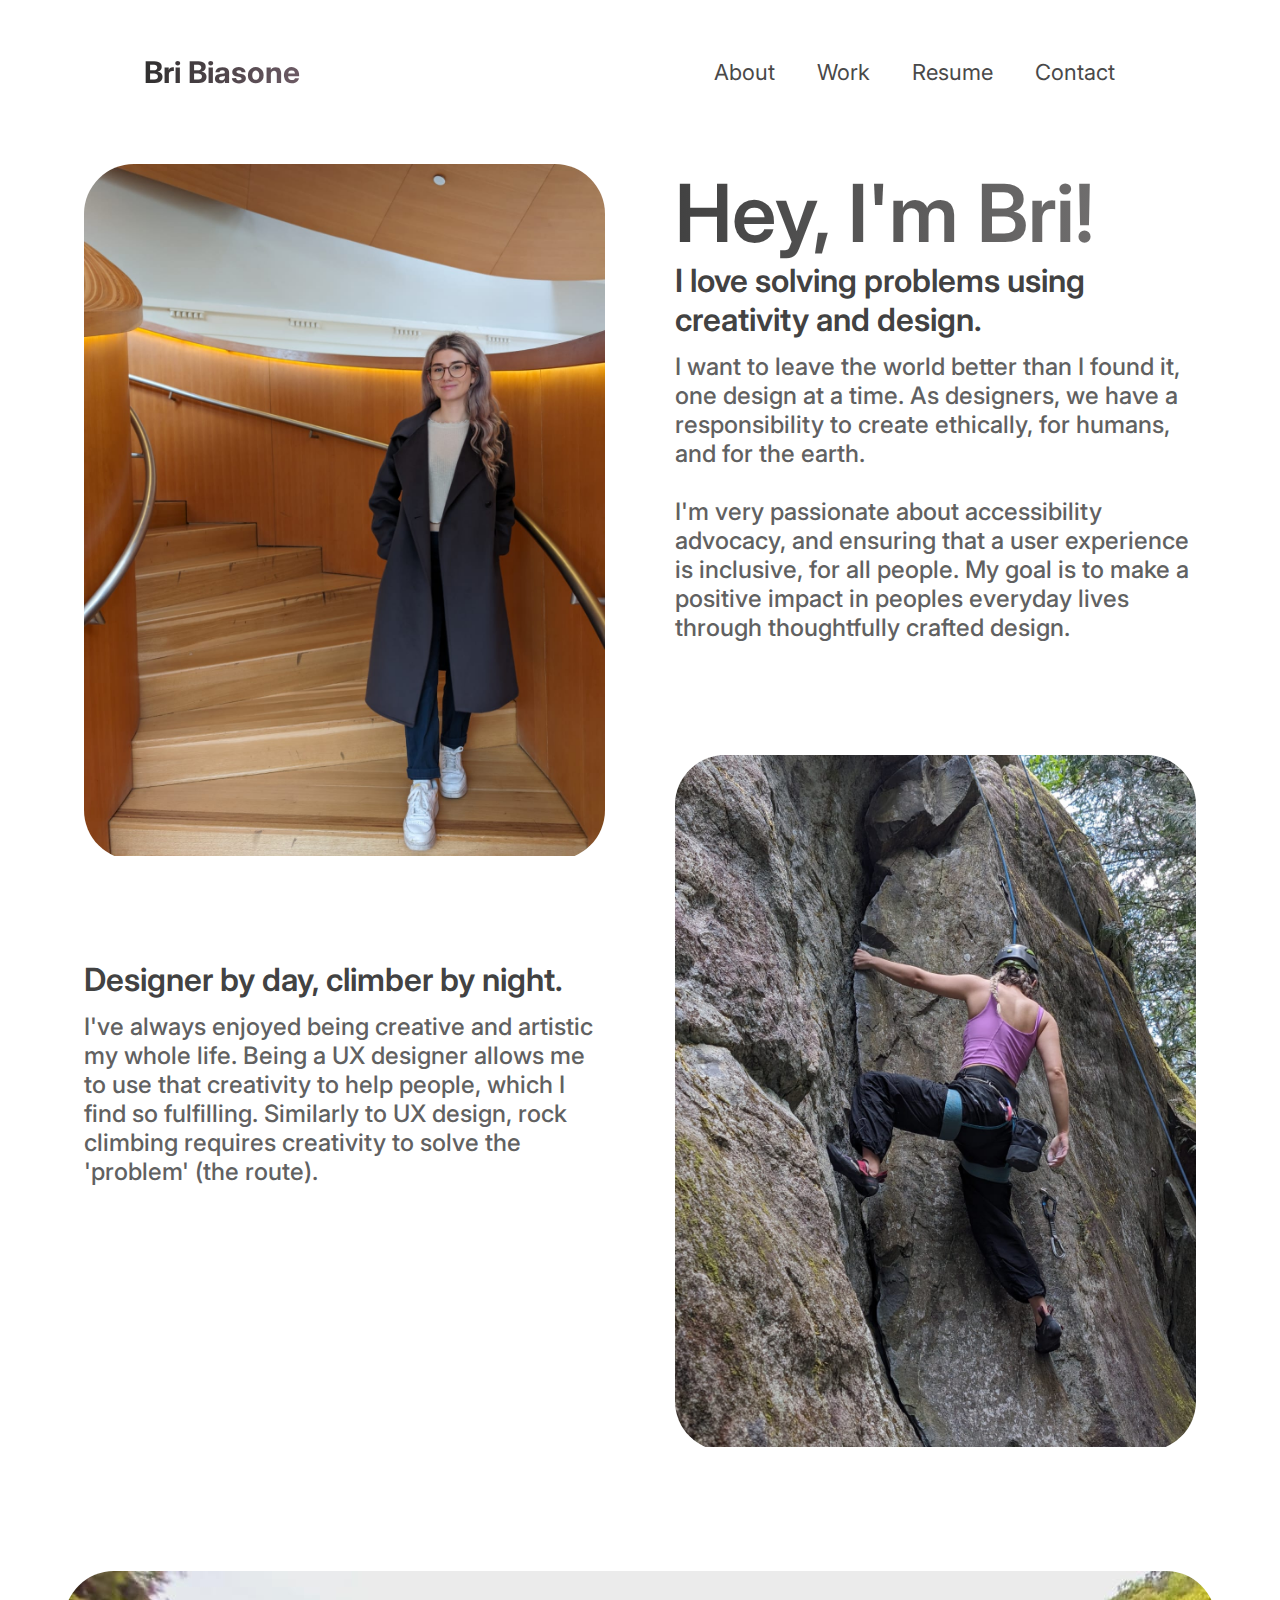
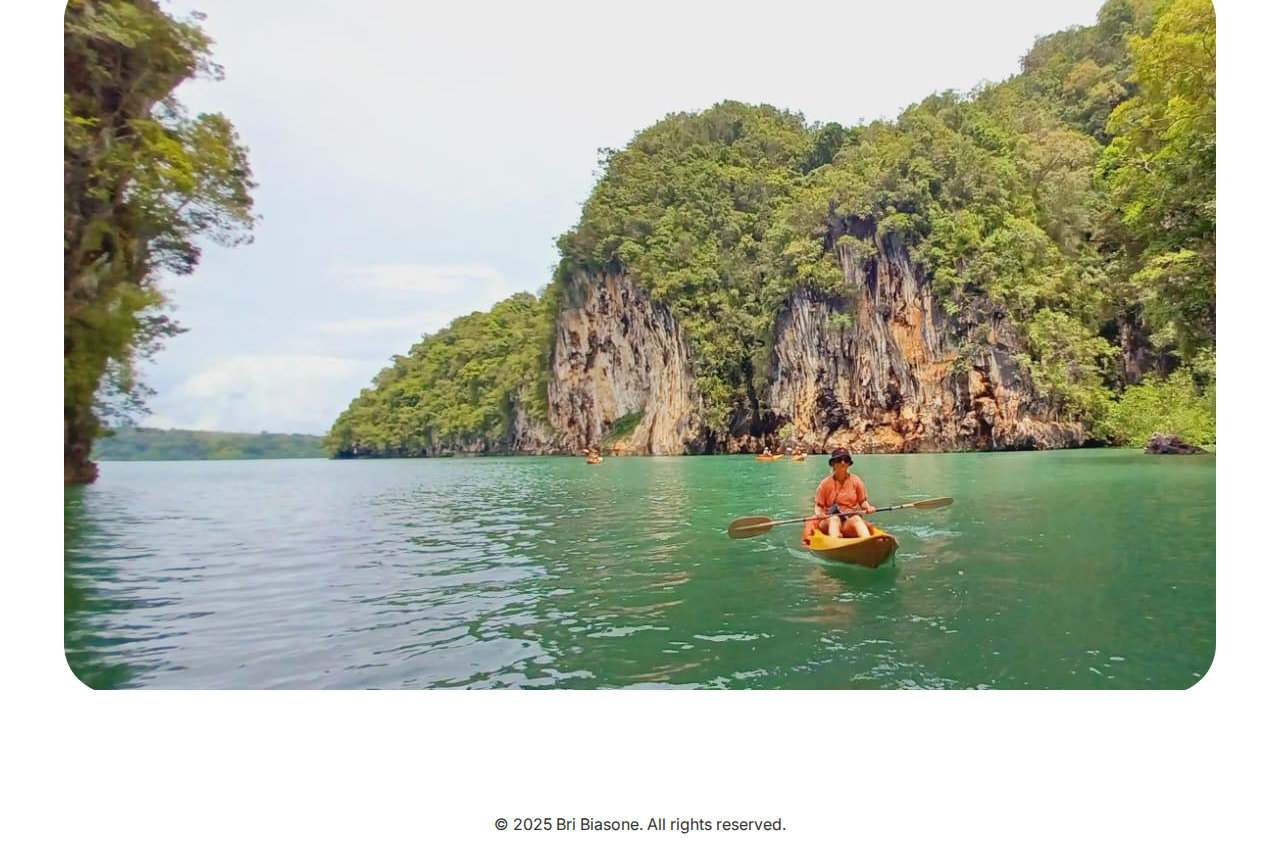
==== about.html @ 5c107339 "Add about page" ====
<!DOCTYPE html>
<html>
<head>
    <title>Bri Biasone - UX Designer</title>
    <link rel="stylesheet" type="text/css" href="css/style.css">
    <link rel="preconnect" href="https://fonts.googleapis.com">
    <link rel="preconnect" href="https://fonts.gstatic.com" crossorigin>
    <link href="https://fonts.googleapis.com/css2?family=Inter:ital,opsz,wght@0,14..32,100..900;1,14..32,100..900&display=swap" rel="stylesheet">
</head>
<body>
    <div class="navbar">
        <a class="logo" href="index.html">Bri Biasone</a>
        <ul>
            <li><a href="about.html">About</a></li>
            <li><a href="work.html">Work</a></li>
            <li><a href="resume.html">Resume</a></li>
            <li><a href="contact.html">Contact</a></li>
        </ul>
    </div>
    <div class="content">
        <div class="about">
            <div class="left-side">
                <div class="about-img">
                    <img src="img/bri.jpeg">
                </div>
                <div class="about-content">
                    <h3>Designer by day, climber by night.</h3>
                    <p>I've always enjoyed being creative and artistic my whole life. Being a UX designer allows me to use that creativity to help people, which I find so fulfilling. Similarly to UX design, rock climbing requires creativity to solve the 'problem' (the route).
                    </p>
                </div>
            </div>
            <div class="right-side">
                <div class="about-content">
                    <h2>Hey, I'm Bri!</h2>
                    <h3>I love solving problems using creativity and design.</h3>
                    <p>I want to leave the world better than I found it, one design at a time. As designers, we have a responsibility to create ethically, for humans, and for the earth.
                    <br>
                    <br>
                    I'm very passionate about accessibility advocacy, and ensuring that a user experience is inclusive, for all people. My goal is to make a positive impact in peoples everyday lives through thoughtfully crafted design.
                    </p>
                </div>
                <div class="about-img">
                    <img src="img/climbing.jpeg">
                </div>
            </div>
        </div>
        <div class="about-img-full">
            <img src="img/kayak.jpeg">
        </div>
    </div>
</body>
<footer>
    <div class="footer">
        <p>&copy; 2025 Bri Biasone. All rights reserved.</p>
    </div>
</footer>
</html>
---- css/style.css ----
/* Importing all the component CSS files */
@import 'base/reset.css';
@import 'base/globals.css';
@import 'components/navbar.css';
@import 'components/footer.css';
@import 'components/hero.css';
@import 'pages/contact.css';
@import 'pages/home.css';
@import 'pages/about.css';
@import 'components/buttons.css';
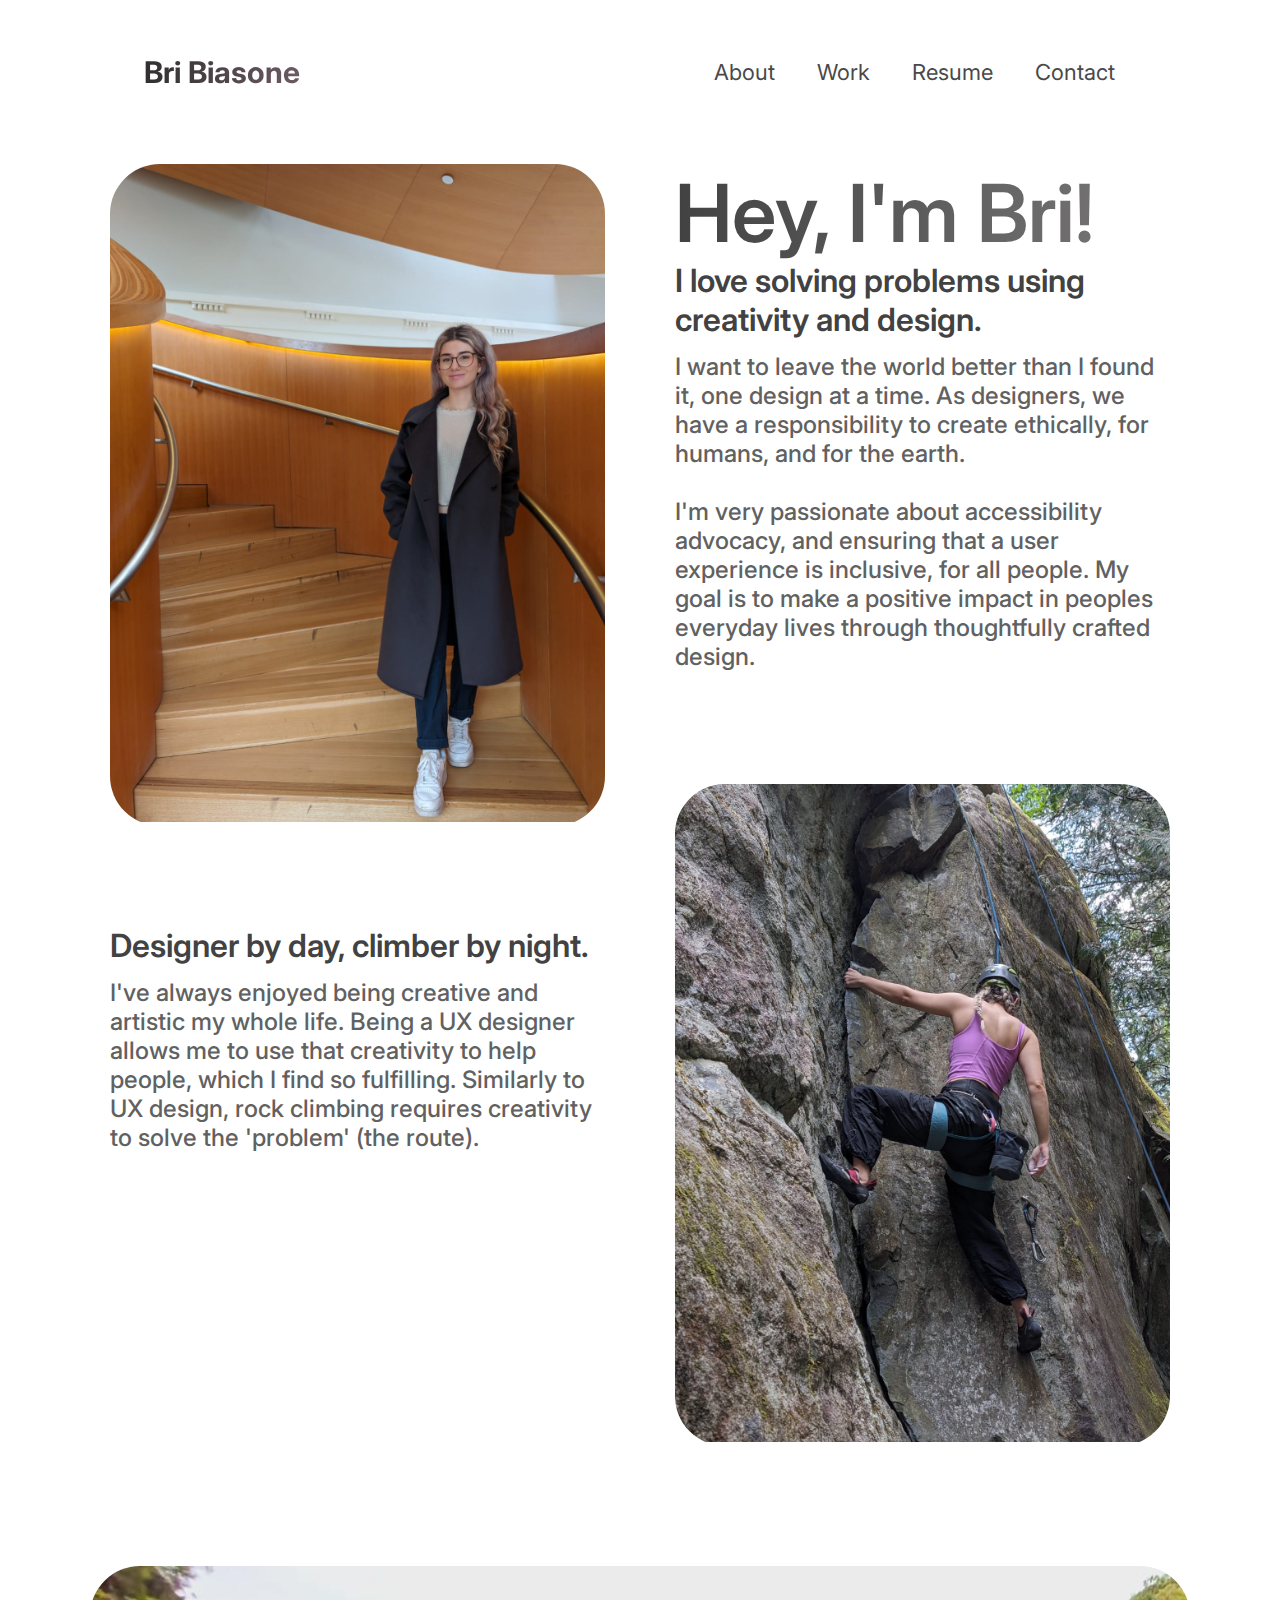
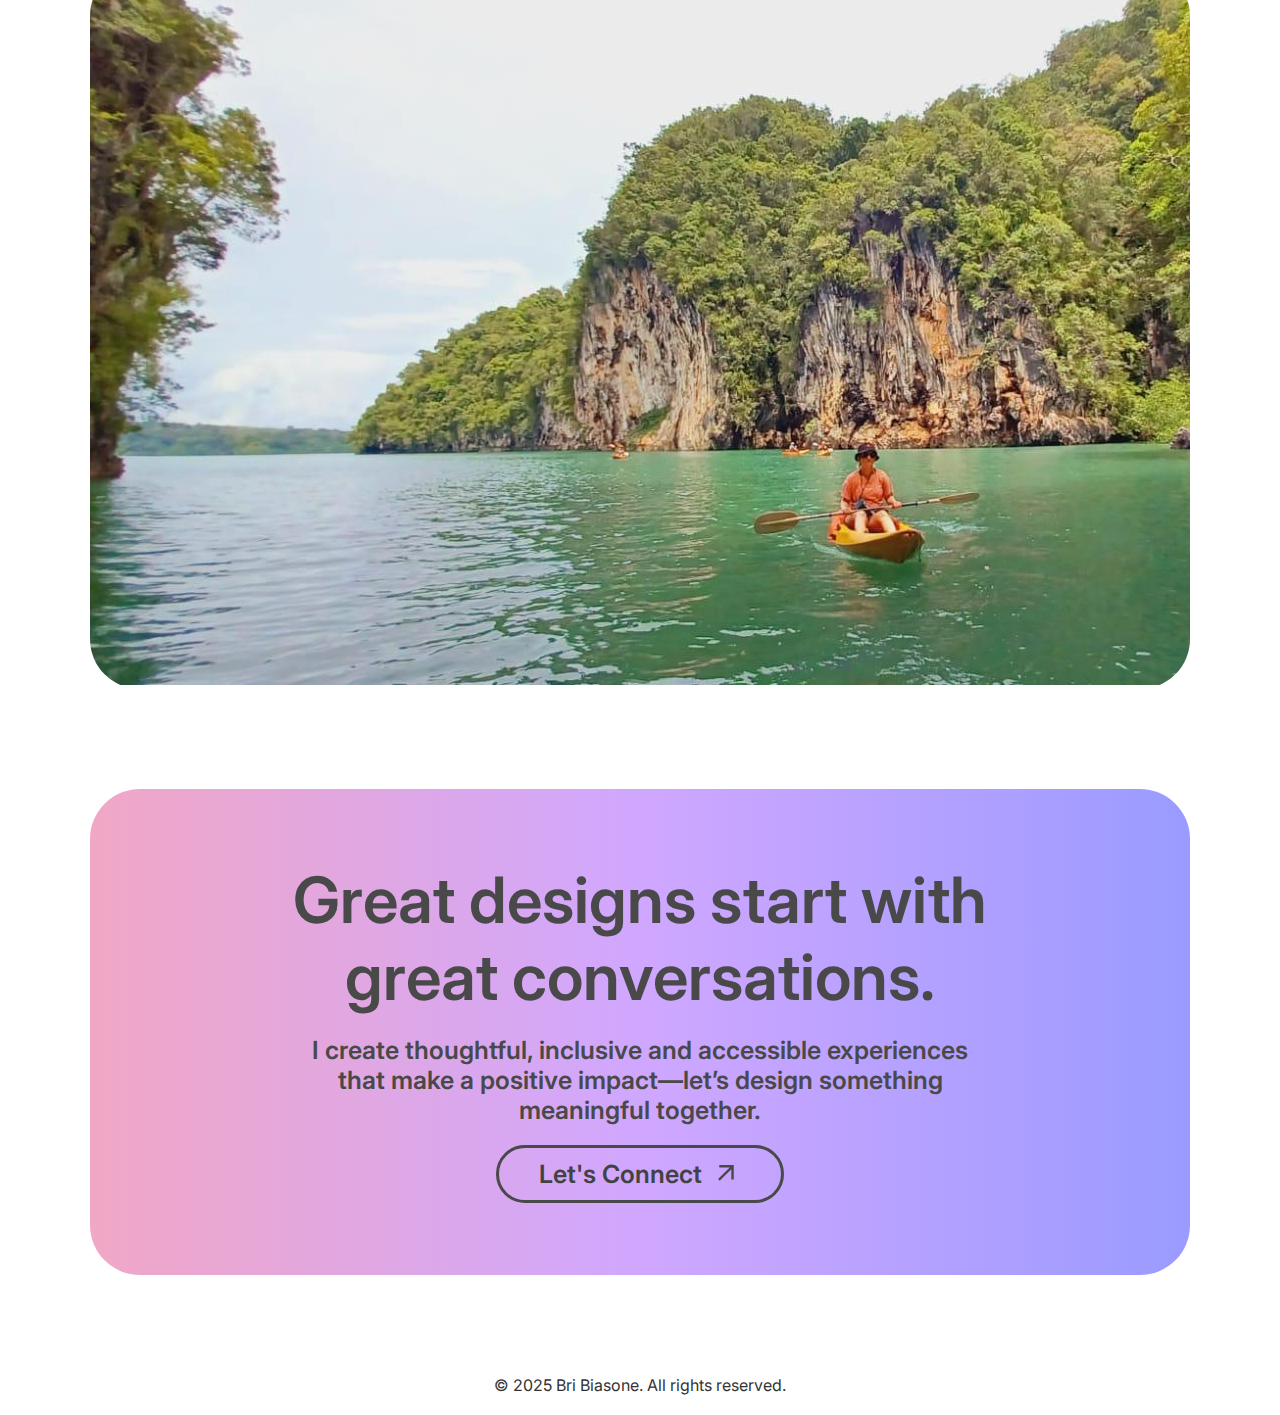
==== commit 23b635d0: "Add connect to about page" ====
--- a/about.html
+++ b/about.html
@@ -47,6 +47,20 @@
         <div class="about-img-full">
             <img src="img/kayak.jpeg">
         </div>
+        <div class="home-contact" data-aos="fade-up">
+            <h2>Great designs start with great conversations.</h2>
+            <p>I create thoughtful, inclusive and accessible experiences that make a positive impact—let’s design something meaningful together.</p>
+            <a class="button button-arrow" href="contact.html">Let's Connect
+                <svg xmlns="http://www.w3.org/2000/svg" width="29" height="29" viewBox="0 0 29 29" fill="none">
+                    <mask id="mask0_254_60" style="mask-type:alpha" maskUnits="userSpaceOnUse" x="0" y="0" width="29" height="29">
+                    <rect width="29" height="29" fill="#D9D9D9"/>
+                    </mask>
+                    <g mask="url(#mask0_254_60)">
+                    <path d="M7.73464 21.75L6.04297 20.0583L17.643 8.45832H7.2513V6.04166H21.7513V20.5417H19.3346V10.15L7.73464 21.75Z" fill="#494949"/>
+                    </g>
+                </svg>
+            </a>
+        </div>
     </div>
 </body>
 <footer>
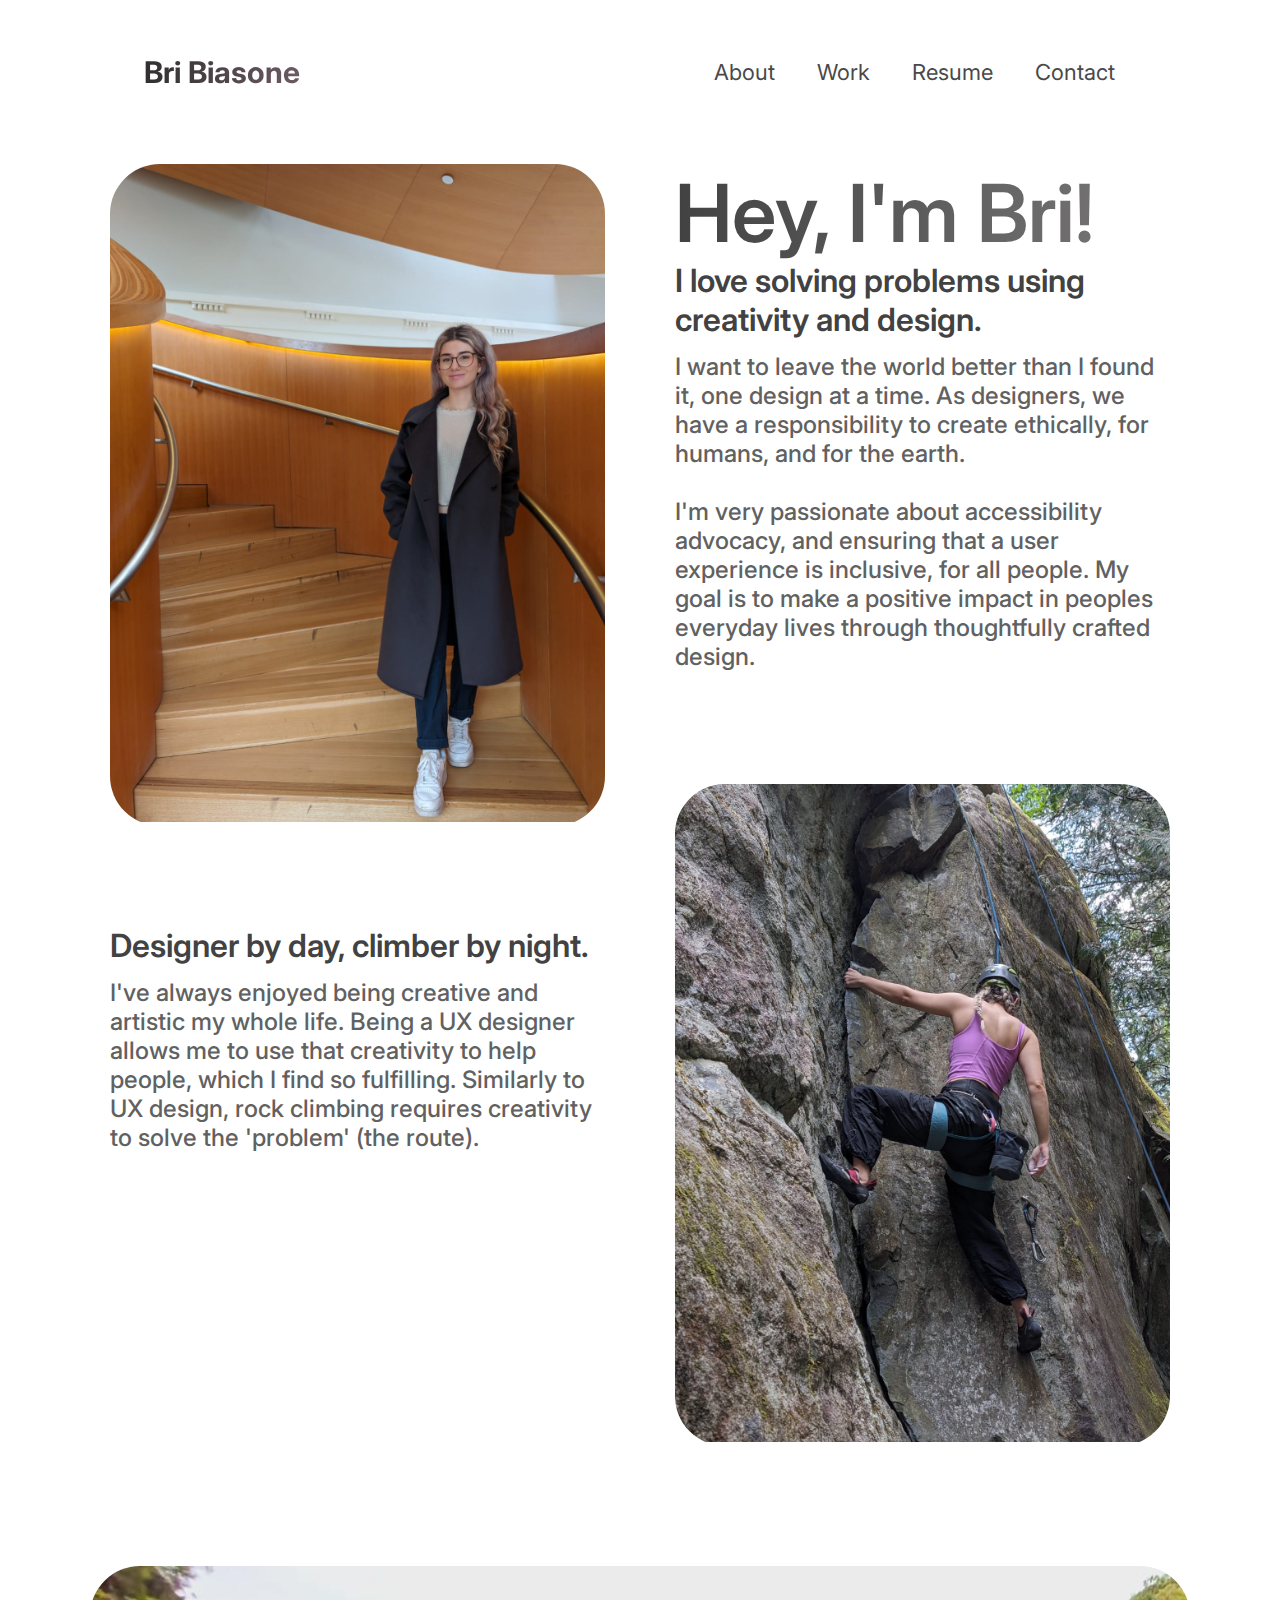
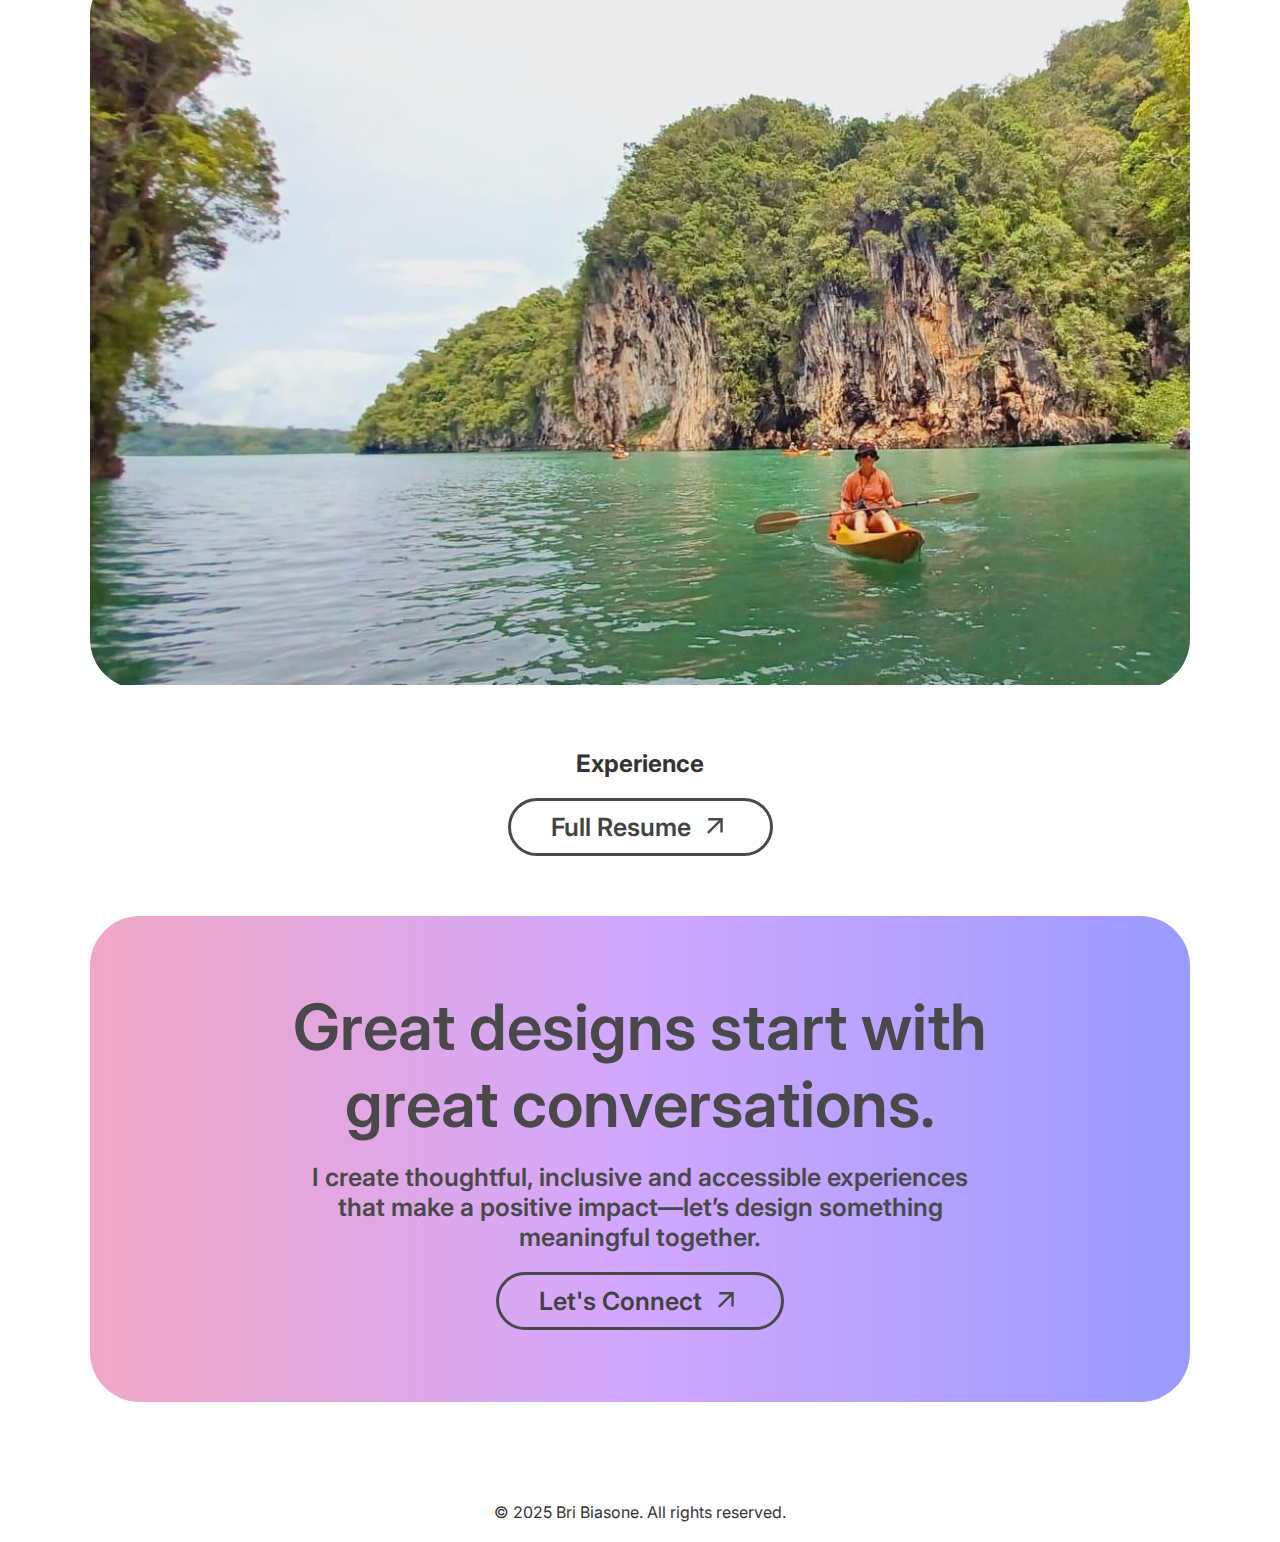
==== commit 0f911989: "about: add start of experience" ====
--- a/about.html
+++ b/about.html
@@ -47,6 +47,20 @@
         <div class="about-img-full">
             <img src="img/kayak.jpeg">
         </div>
+        <div class="about-experience">
+            <h2>Experience</h2>
+        </div>
+        <a class="button button-arrow" href="resume.html">
+            <p>Full Resume</p>
+            <svg xmlns="http://www.w3.org/2000/svg" width="29" height="29" viewBox="0 0 29 29" fill="none">
+                <mask id="mask0_254_60" style="mask-type:alpha" maskUnits="userSpaceOnUse" x="0" y="0" width="29" height="29">
+                <rect width="29" height="29" fill="#D9D9D9"/>
+                </mask>
+                <g mask="url(#mask0_254_60)">
+                <path d="M7.73464 21.75L6.04297 20.0583L17.643 8.45832H7.2513V6.04166H21.7513V20.5417H19.3346V10.15L7.73464 21.75Z" fill="#494949"/>
+                </g>
+            </svg>
+        </a>
         <div class="home-contact" data-aos="fade-up">
             <h2>Great designs start with great conversations.</h2>
             <p>I create thoughtful, inclusive and accessible experiences that make a positive impact—let’s design something meaningful together.</p>
